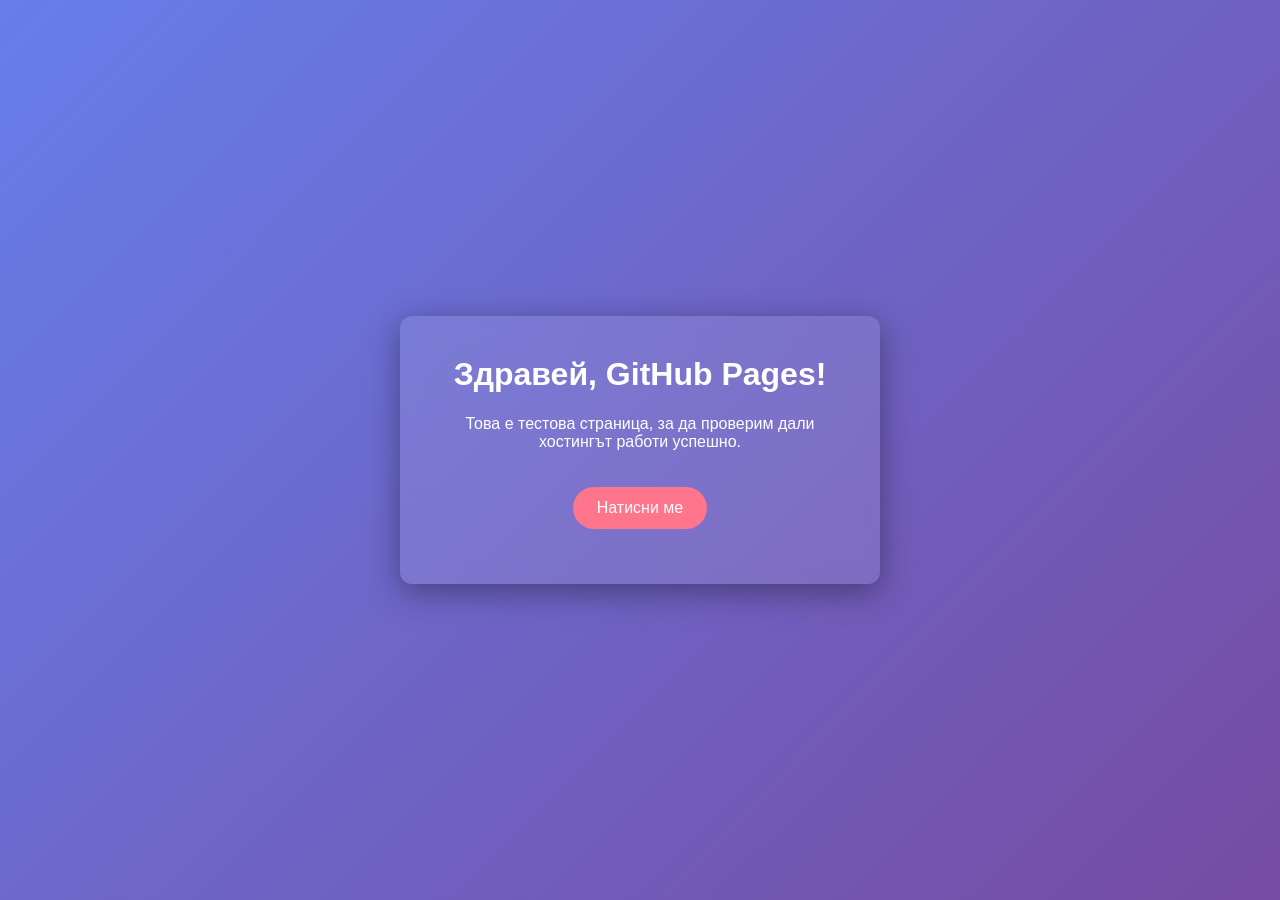
==== index.html @ 3f8e75ae "Add files via upload Initial commit" ====
<!DOCTYPE html>
<html lang="bg">
<head>
    <meta charset="UTF-8">
    <meta name="viewport" content="width=device-width, initial-scale=1.0">
    <title>Тестов сайт в GitHub Pages</title>
    <style>
        body {
            font-family: Arial, sans-serif;
            background: linear-gradient(135deg, #667eea 0%, #764ba2 100%);
            color: #fff;
            display: flex;
            justify-content: center;
            align-items: center;
            height: 100vh;
            margin: 0;
        }
        .card {
            background: rgba(255, 255, 255, 0.1);
            padding: 40px;
            border-radius: 12px;
            backdrop-filter: blur(10px);
            box-shadow: 0 8px 32px 0 rgba(0, 0, 0, 0.37);
            text-align: center;
            max-width: 400px;
        }
        h1 { margin-top: 0; }
        button {
            background-color: #ff758c;
            border: none;
            color: white;
            padding: 12px 24px;
            font-size: 16px;
            border-radius: 25px;
            cursor: pointer;
            transition: background 0.3s;
            margin-top: 20px;
        }
        button:hover {
            background-color: #ff7eb3;
        }
        #message {
            margin-top: 15px;
            font-size: 18px;
            font-weight: bold;
        }
    </style>
</head>
<body>

    <div class="card">
        <h1>Здравей, GitHub Pages!</h1>
        <p>Това е тестова страница, за да проверим дали хостингът работи успешно.</p>
        <button onclick="showAlert()">Натисни ме</button>
        <div id="message"></div>
    </div>

    <script>
        function showAlert() {
            const messages = [
                "Браво! JavaScript работи перфектно! 🚀",
                "Сайтът е готов за света! ✨",
                "Всичко е наред с GitHub Pages! 🎉"
            ];
            const randomMsg = messages[Math.floor(Math.random() * messages.length)];
            document.getElementById("message").innerText = randomMsg;
        }
    </script>

</body>
</html>
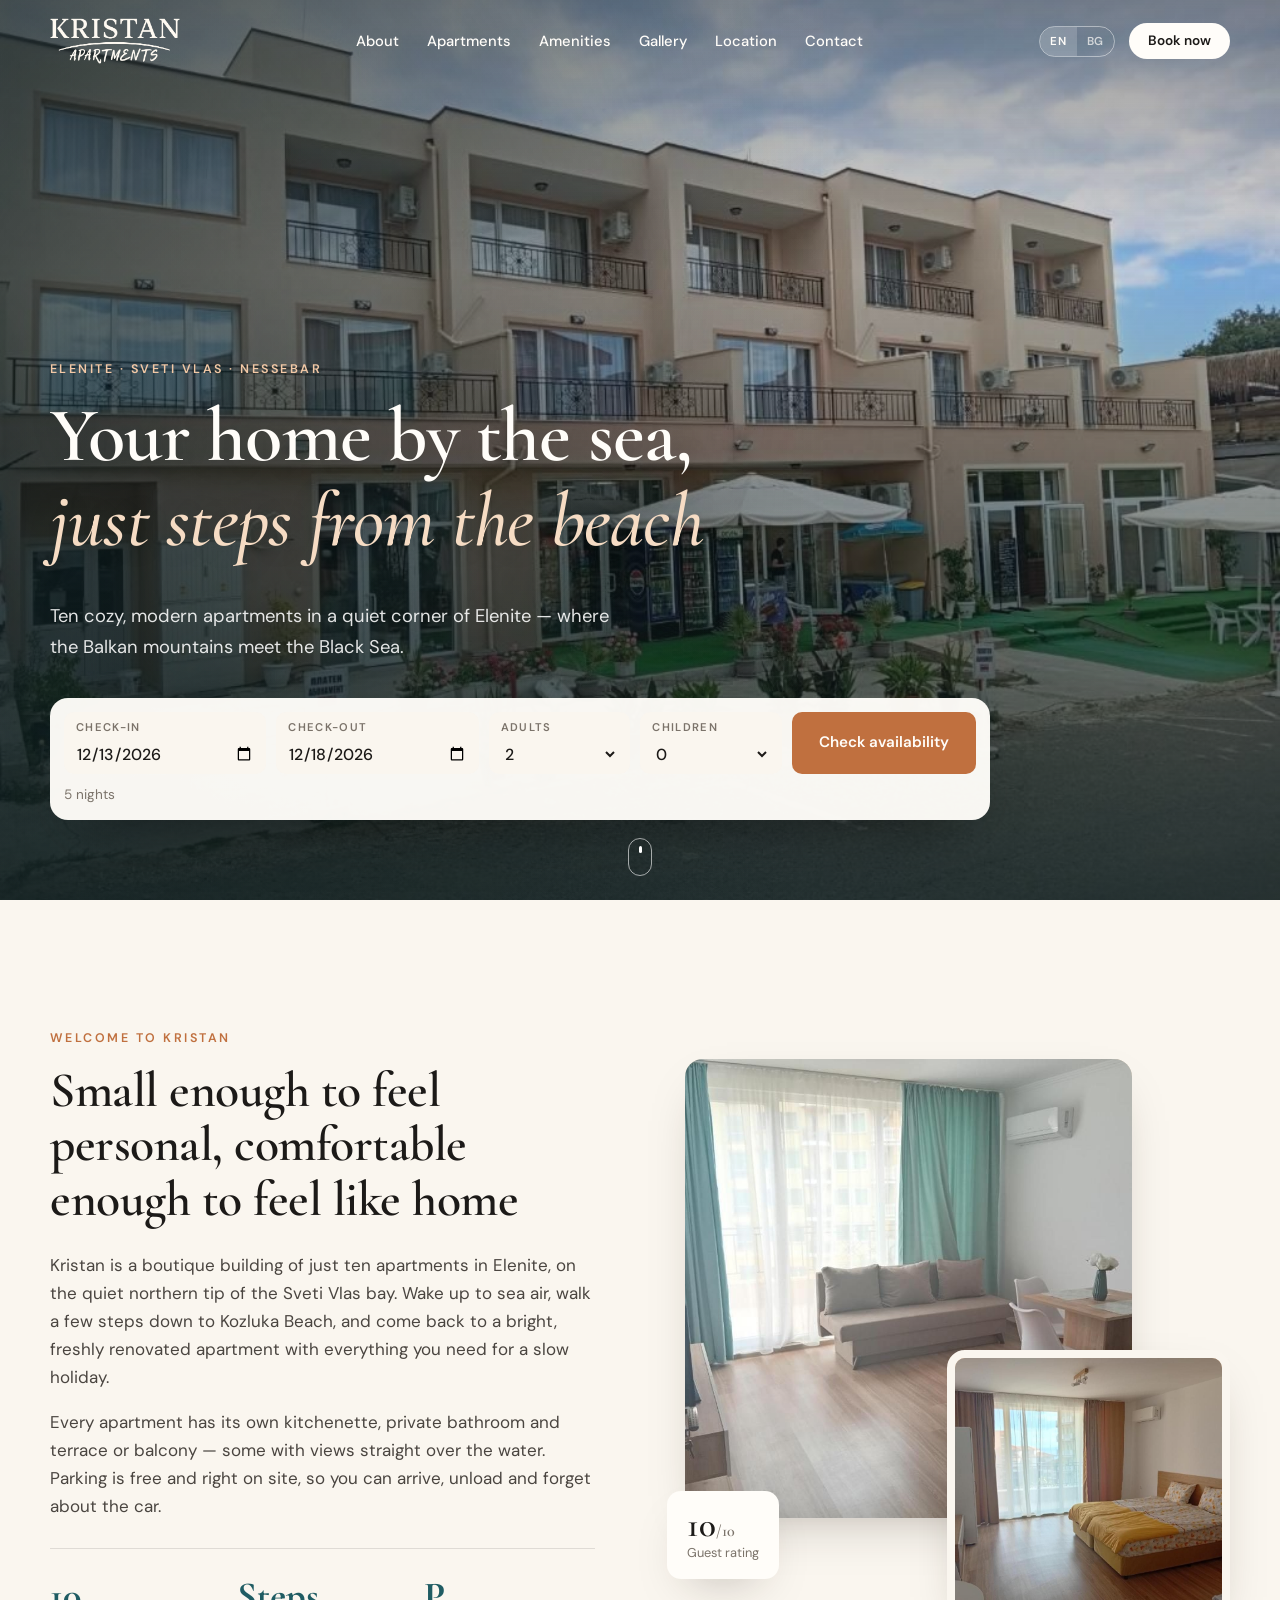
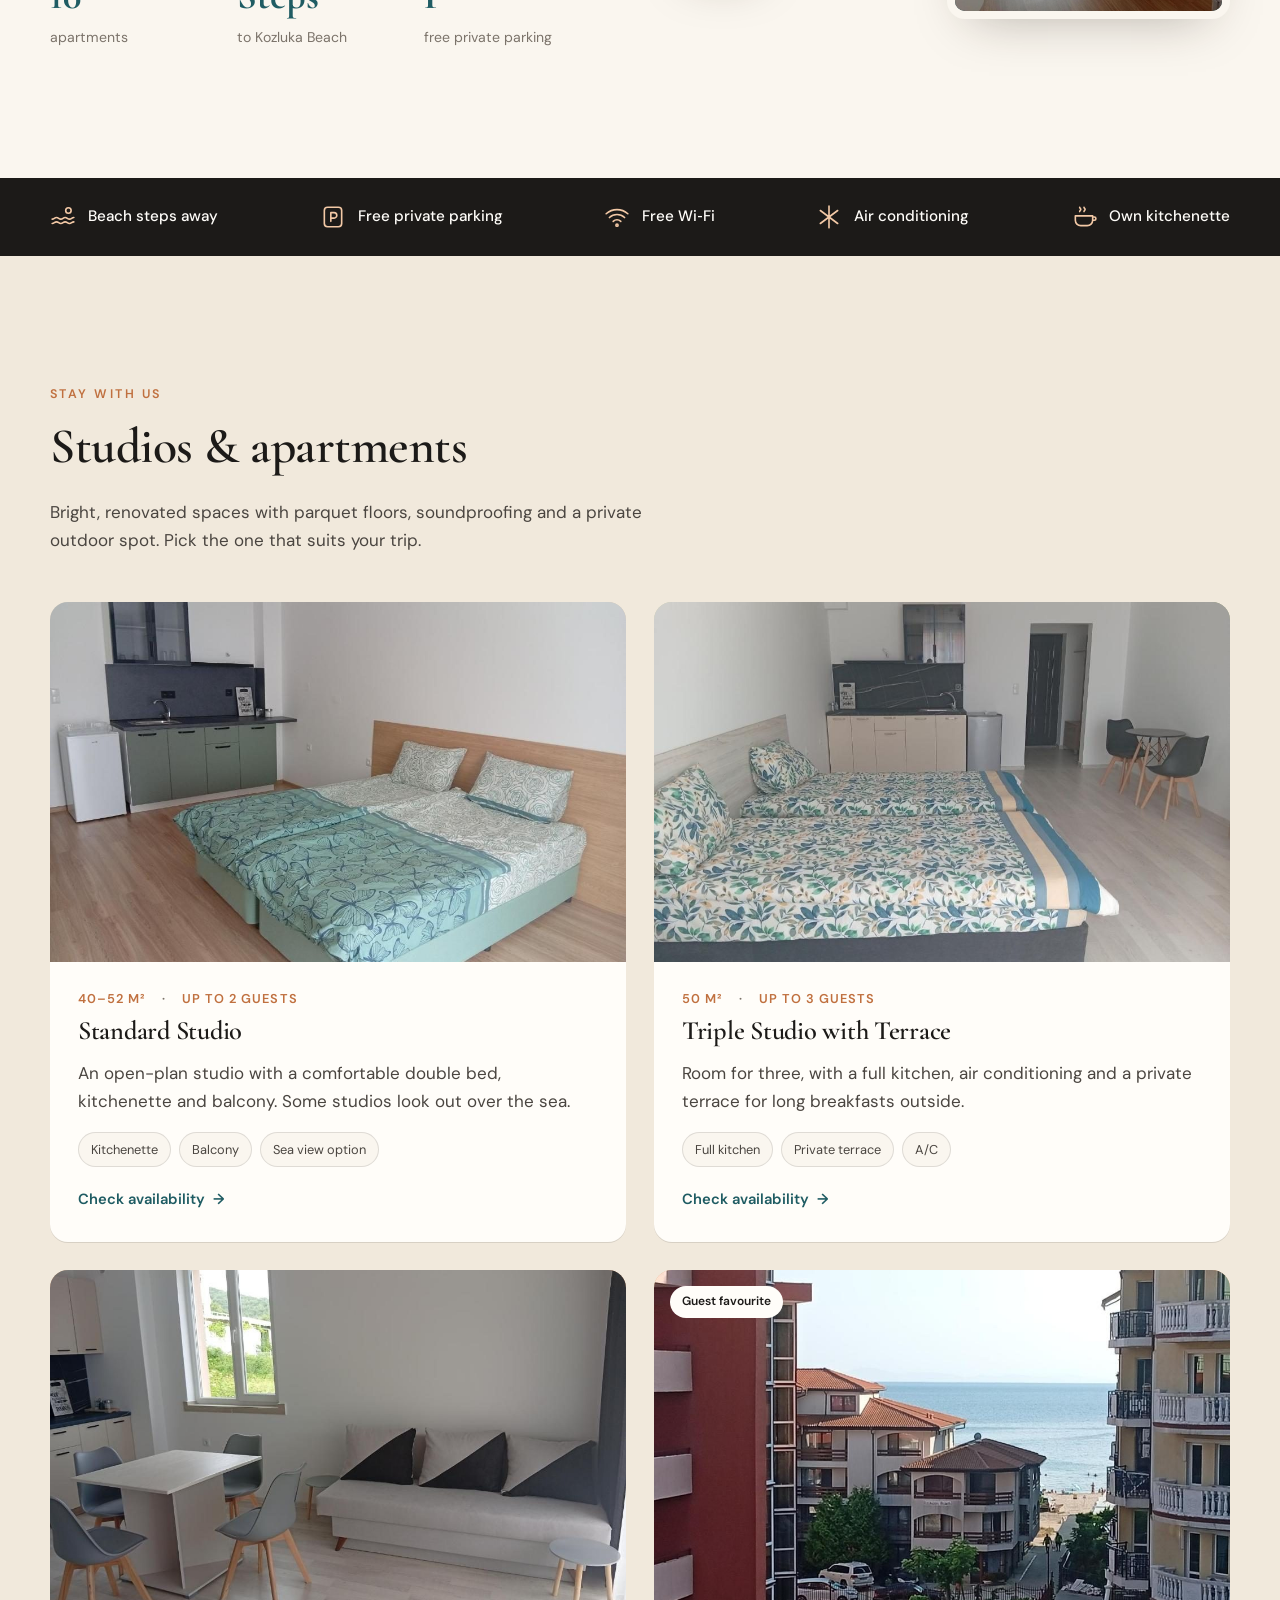
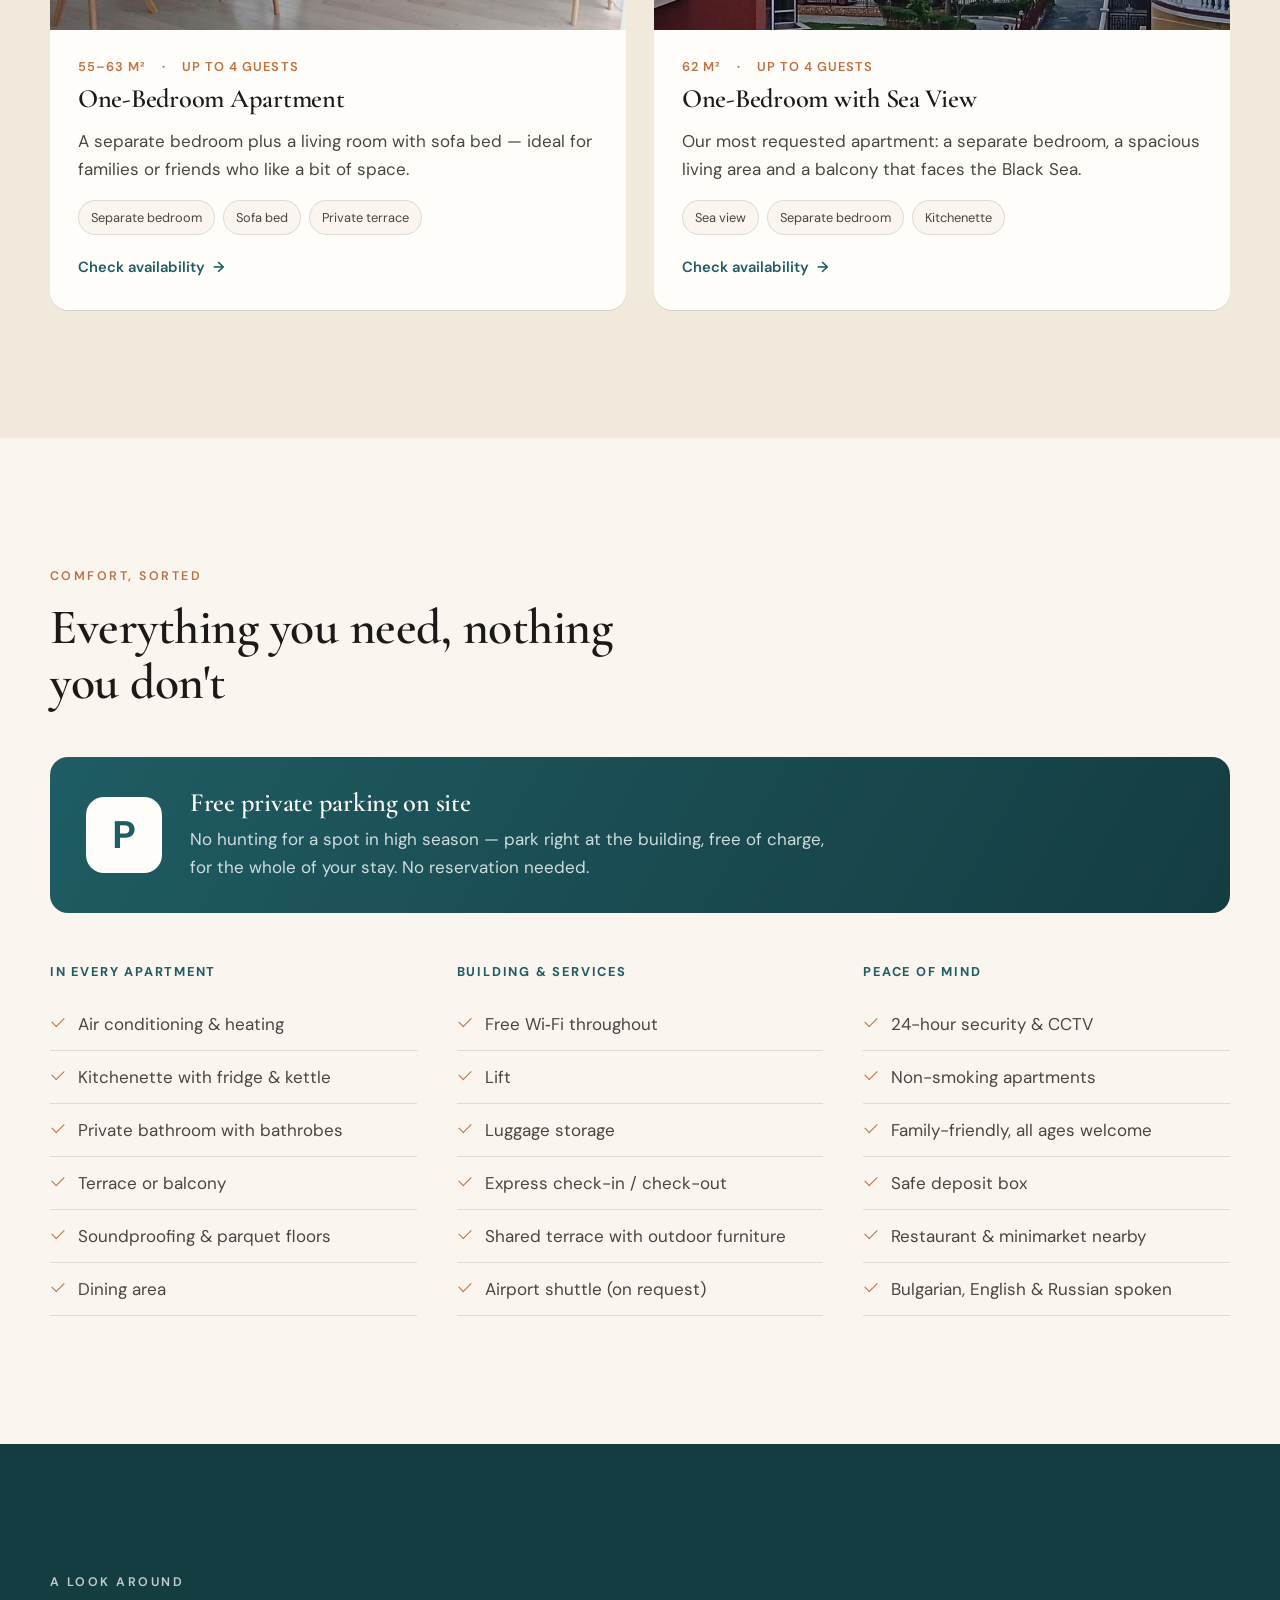
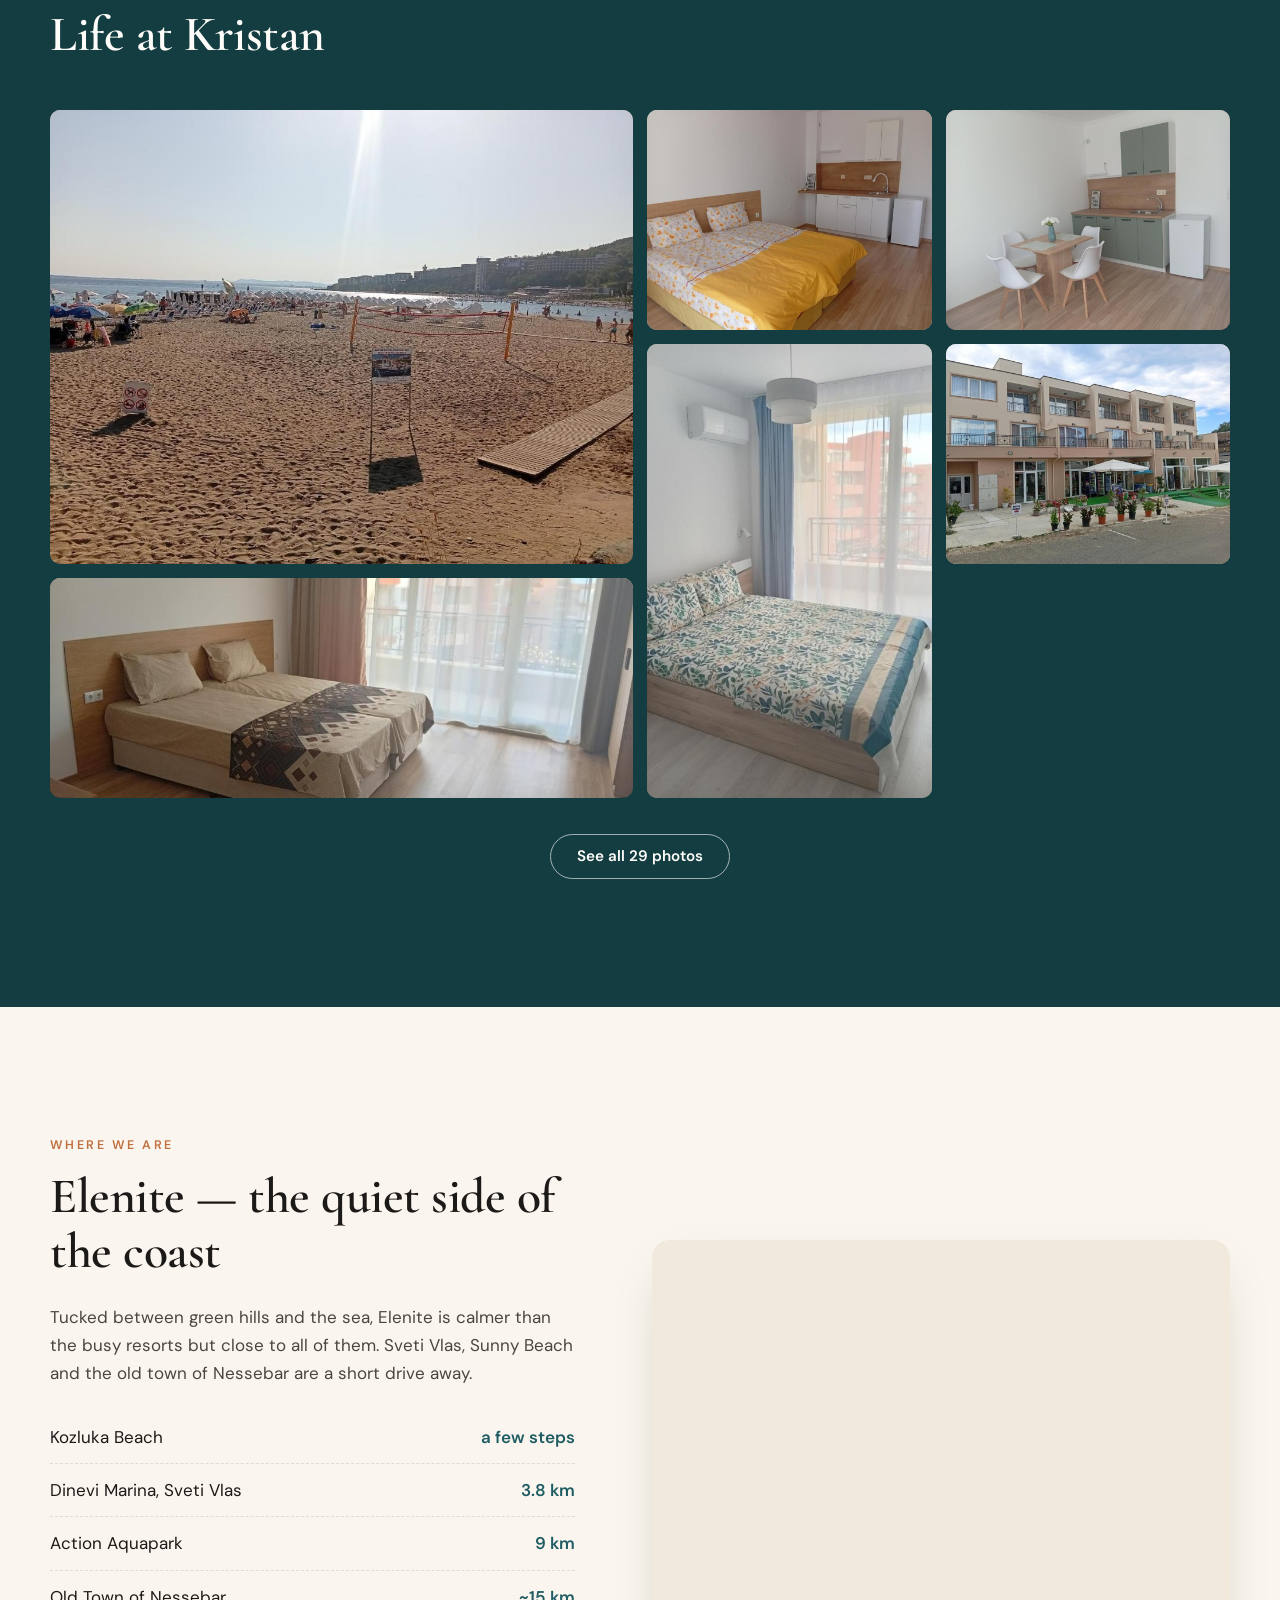
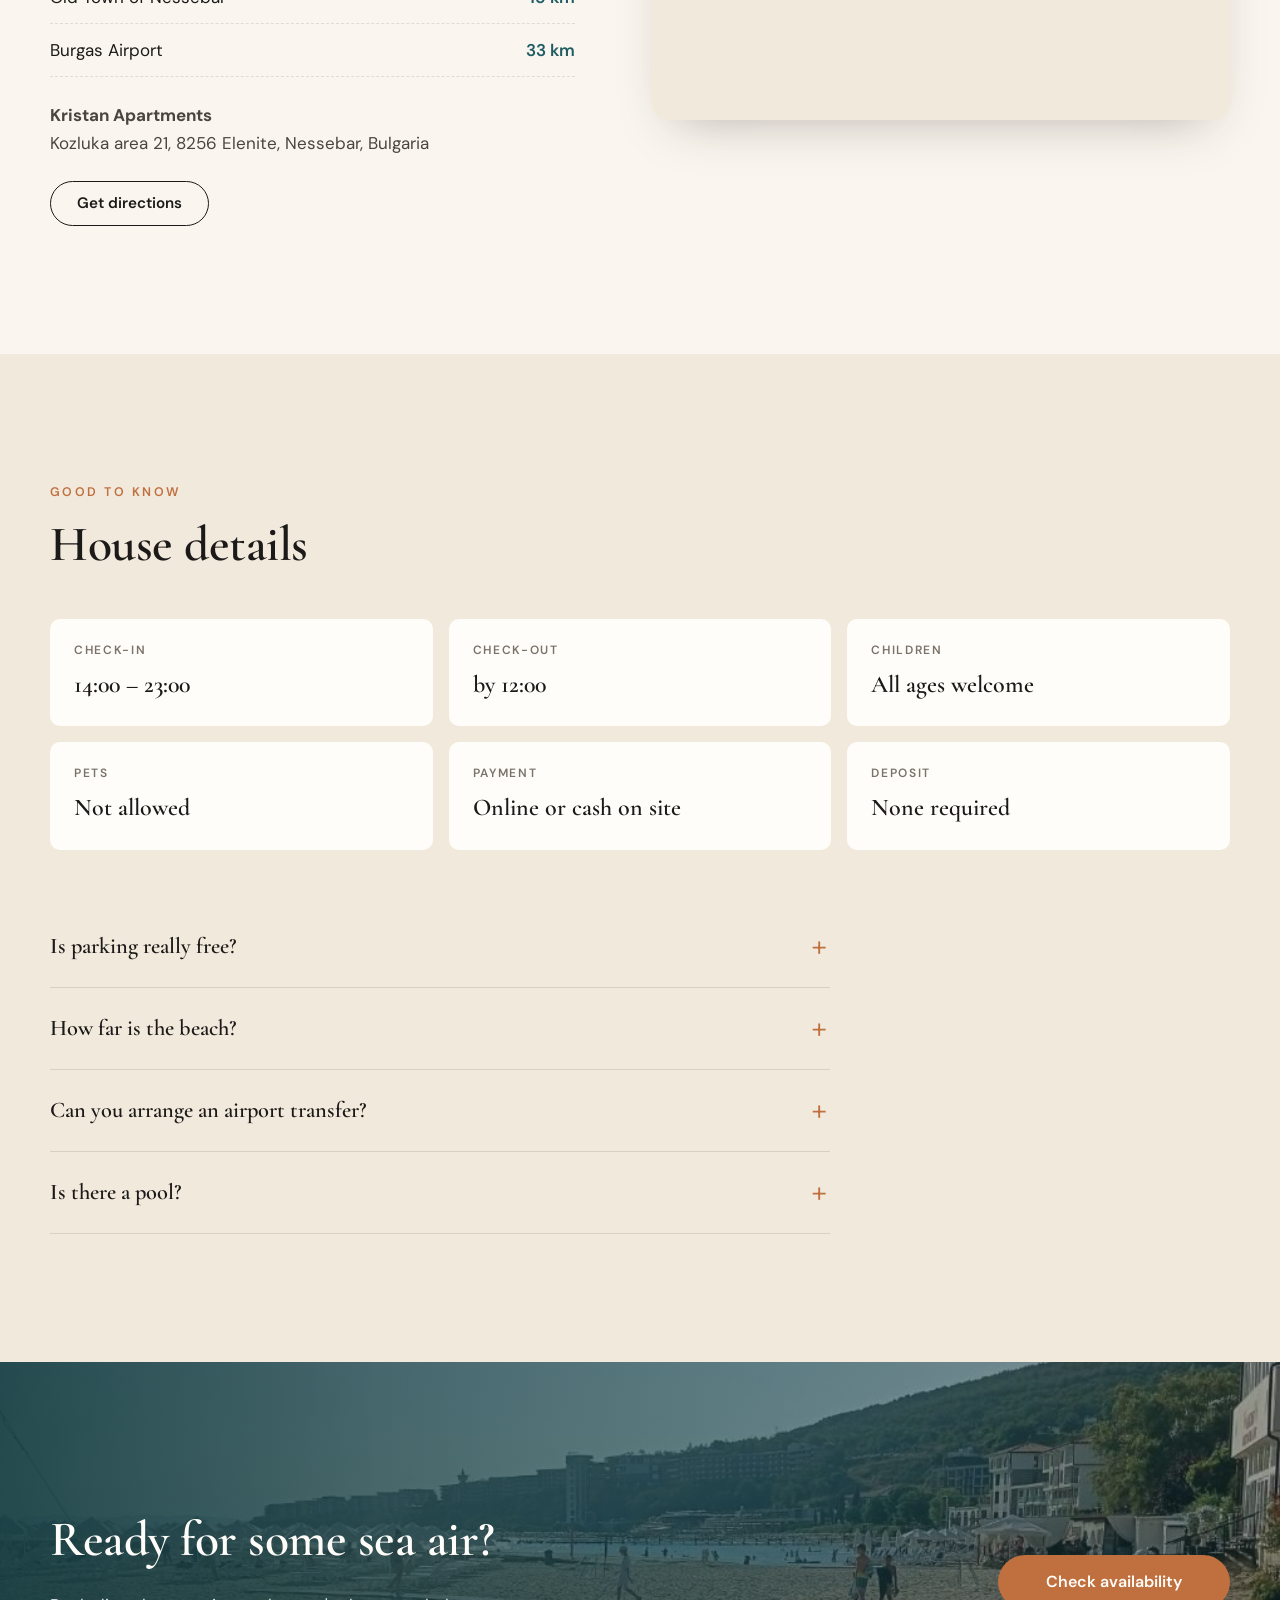
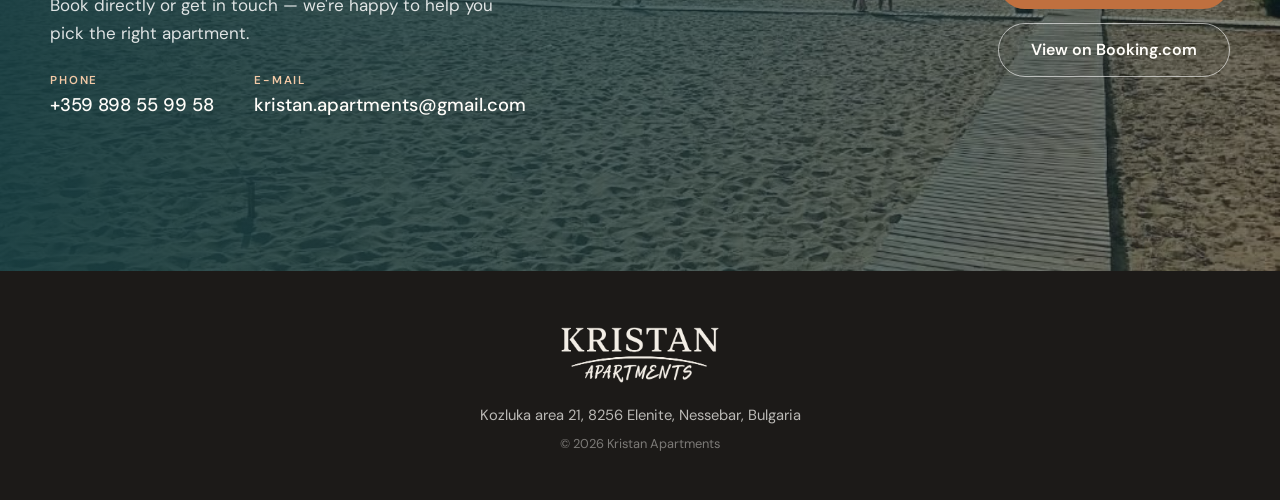
==== commit 4b92405b: "Initial commit" ====
--- a/index.html
+++ b/index.html
@@ -1,71 +1,424 @@
-<!DOCTYPE html>
-<html lang="bg">
-<head>
-    <meta charset="UTF-8">
-    <meta name="viewport" content="width=device-width, initial-scale=1.0">
-    <title>Тестов сайт в GitHub Pages</title>
-    <style>
-        body {
-            font-family: Arial, sans-serif;
-            background: linear-gradient(135deg, #667eea 0%, #764ba2 100%);
-            color: #fff;
-            display: flex;
-            justify-content: center;
-            align-items: center;
-            height: 100vh;
-            margin: 0;
-        }
-        .card {
-            background: rgba(255, 255, 255, 0.1);
-            padding: 40px;
-            border-radius: 12px;
-            backdrop-filter: blur(10px);
-            box-shadow: 0 8px 32px 0 rgba(0, 0, 0, 0.37);
-            text-align: center;
-            max-width: 400px;
-        }
-        h1 { margin-top: 0; }
-        button {
-            background-color: #ff758c;
-            border: none;
-            color: white;
-            padding: 12px 24px;
-            font-size: 16px;
-            border-radius: 25px;
-            cursor: pointer;
-            transition: background 0.3s;
-            margin-top: 20px;
-        }
-        button:hover {
-            background-color: #ff7eb3;
-        }
-        #message {
-            margin-top: 15px;
-            font-size: 18px;
-            font-weight: bold;
-        }
-    </style>
-</head>
-<body>
-
-    <div class="card">
-        <h1>Здравей, GitHub Pages!</h1>
-        <p>Това е тестова страница, за да проверим дали хостингът работи успешно.</p>
-        <button onclick="showAlert()">Натисни ме</button>
-        <div id="message"></div>
-    </div>
-
-    <script>
-        function showAlert() {
-            const messages = [
-                "Браво! JavaScript работи перфектно! 🚀",
-                "Сайтът е готов за света! ✨",
-                "Всичко е наред с GitHub Pages! 🎉"
-            ];
-            const randomMsg = messages[Math.floor(Math.random() * messages.length)];
-            document.getElementById("message").innerText = randomMsg;
-        }
-    </script>
-
-</body>
-</html>+<!doctype html>
+<html lang="en" data-root="">
+<head>
+  <meta charset="utf-8">
+  <meta name="viewport" content="width=device-width, initial-scale=1">
+  <title data-i18n="meta.title">Kristan Apartments Elenite | Apartments by the Beach near Sveti Vlas</title>
+  <meta name="description" data-i18n-content="meta.desc" content="Kristan Apartments in Elenite, near Sveti Vlas and Nessebar: 10 cozy, renovated studios and apartments steps from Kozluka Beach. Free private parking, Wi‑Fi, sea views. Book direct.">
+  <link rel="canonical" href="https://kristan-apartments.com/">
+  <link rel="alternate" hreflang="en" href="https://kristan-apartments.com/">
+  <link rel="alternate" hreflang="bg" href="https://kristan-apartments.com/bg/">
+  <link rel="alternate" hreflang="x-default" href="https://kristan-apartments.com/">
+  <meta name="theme-color" content="#143d42">
+
+  <!-- Social sharing (Facebook, Viber, WhatsApp, X) -->
+  <meta property="og:type" content="website">
+  <meta property="og:site_name" content="Kristan Apartments">
+  <meta property="og:locale" content="en_GB">
+  <meta property="og:url" content="https://kristan-apartments.com/">
+  <meta property="og:title" data-i18n-content="meta.ogTitle" content="Kristan Apartments · Elenite, near Sveti Vlas">
+  <meta property="og:description" data-i18n-content="meta.ogDesc" content="Cozy, modern apartments steps from the beach in Elenite, with free private parking.">
+  <meta property="og:image" content="https://kristan-apartments.com/img/hero.jpg">
+  <meta name="twitter:card" content="summary_large_image">
+
+  <link rel="icon" type="image/png" sizes="32x32" href="img/favicon-32.png">
+  <link rel="apple-touch-icon" href="img/apple-touch-icon.png">
+  <link rel="preload" as="image" href="img/hero.jpg" fetchpriority="high">
+
+  <!-- Structured data: tells Google this is a lodging business -->
+  <script type="application/ld+json">
+  {
+    "@context": "https://schema.org",
+    "@type": "LodgingBusiness",
+    "@id": "https://kristan-apartments.com/#lodging",
+    "name": "Kristan Apartments",
+    "alternateName": "Апартаменти Кристан",
+    "description": "Ten cozy, renovated studios and apartments steps from Kozluka Beach in Elenite, near Sveti Vlas, with free private parking.",
+    "url": "https://kristan-apartments.com/",
+    "logo": "https://kristan-apartments.com/img/logo-dark.png",
+    "image": [
+      "https://kristan-apartments.com/img/hero.jpg",
+      "https://kristan-apartments.com/img/sea-view.jpg",
+      "https://kristan-apartments.com/img/studio.jpg",
+      "https://kristan-apartments.com/img/gallery-1.jpg"
+    ],
+    "telephone": "+359898559958",
+    "email": "kristan.apartments@gmail.com",
+    "address": {
+      "@type": "PostalAddress",
+      "streetAddress": "Kozluka area 21",
+      "addressLocality": "Elenite",
+      "addressRegion": "Burgas",
+      "postalCode": "8256",
+      "addressCountry": "BG"
+    },
+    "hasMap": "https://www.google.com/maps/search/?api=1&query=Kristan+Apartments+Elenite+Bulgaria",
+    "checkinTime": "14:00",
+    "checkoutTime": "12:00",
+    "numberOfRooms": 10,
+    "petsAllowed": false,
+    "availableLanguage": ["bg", "en", "ru"],
+    "amenityFeature": [
+      {"@type": "LocationFeatureSpecification", "name": "Free private parking", "value": true},
+      {"@type": "LocationFeatureSpecification", "name": "Free Wi-Fi", "value": true},
+      {"@type": "LocationFeatureSpecification", "name": "Air conditioning", "value": true},
+      {"@type": "LocationFeatureSpecification", "name": "Kitchenette", "value": true},
+      {"@type": "LocationFeatureSpecification", "name": "Balcony or terrace", "value": true},
+      {"@type": "LocationFeatureSpecification", "name": "Beach access", "value": true},
+      {"@type": "LocationFeatureSpecification", "name": "Elevator", "value": true},
+      {"@type": "LocationFeatureSpecification", "name": "Swimming pool", "value": false}
+    ],
+    "contactPoint": {"@type": "ContactPoint", "telephone": "+359898559958", "email": "kristan.apartments@gmail.com", "contactType": "reservations", "availableLanguage": ["bg", "en", "ru"]},
+    "sameAs": ["https://www.booking.com/hotel/bg/kristan.bg.html"]
+  }
+  </script>
+
+  <link rel="preconnect" href="https://fonts.googleapis.com">
+  <link rel="preconnect" href="https://fonts.gstatic.com" crossorigin>
+  <link href="https://fonts.googleapis.com/css2?family=Cormorant+Garamond:ital,wght@0,500;0,600;1,500&family=DM+Sans:opsz,wght@9..40,400;9..40,500;9..40,600&display=swap" rel="stylesheet">
+  <link rel="stylesheet" href="styles.css">
+</head>
+<body>
+
+<!-- ============ HEADER ============ -->
+<header class="nav" id="nav">
+  <div class="container nav__inner">
+    <a href="./" class="nav__logo" aria-label="Kristan Apartments — home">
+      <img src="img/logo-light.png" alt="Kristan Apartments" class="logo-light">
+      <img src="img/logo-dark.png" alt="" class="logo-dark" aria-hidden="true">
+    </a>
+    <nav class="nav__links" id="navLinks" aria-label="Main">
+      <a href="#about" data-i18n="nav.about">About</a>
+      <a href="#apartments" data-i18n="nav.apartments">Apartments</a>
+      <a href="#amenities" data-i18n="nav.amenities">Amenities</a>
+      <a href="#gallery" data-i18n="nav.gallery">Gallery</a>
+      <a href="#location" data-i18n="nav.location">Location</a>
+      <a href="#contact" data-i18n="nav.contact">Contact</a>
+    </nav>
+    <div class="nav__actions">
+      <div class="lang" role="group" aria-label="Language">
+        <a href="./" hreflang="en" lang="en" class="is-active" aria-current="true">EN</a>
+        <a href="bg/" hreflang="bg" lang="bg">BG</a>
+      </div>
+      <a href="#book" class="btn btn--small" data-i18n="nav.book">Book now</a>
+      <button class="nav__burger" id="burger" aria-label="Menu" aria-expanded="false" aria-controls="navLinks"><span></span><span></span></button>
+    </div>
+  </div>
+</header>
+
+<main id="top">
+
+<!-- ============ HERO ============ -->
+<section class="hero">
+  <div class="hero__bg ph ph--sea"><img src="img/hero.jpg" alt="Kristan Apartments building in Elenite with free parking in front" data-i18n-alt="alt.hero" width="1020" height="768" fetchpriority="high"></div>
+  <div class="hero__shade"></div>
+  <div class="container hero__content">
+    <p class="eyebrow eyebrow--light" data-i18n="hero.eyebrow">Elenite · Sveti Vlas · Nessebar</p>
+    <h1 data-i18n="hero.title">Your home by the sea,<br><em>just steps from the beach</em></h1>
+    <p class="hero__lead" data-i18n="hero.lead">Ten cozy, modern apartments in a quiet corner of Elenite — where the Balkan mountains meet the Black Sea.</p>
+
+    <form class="booking" id="book" autocomplete="off">
+      <label class="booking__field">
+        <span data-i18n="book.in">Check-in</span>
+        <input type="date" id="checkin" required>
+      </label>
+      <label class="booking__field">
+        <span data-i18n="book.out">Check-out</span>
+        <input type="date" id="checkout" required>
+      </label>
+      <label class="booking__field booking__field--sm">
+        <span data-i18n="book.adults">Adults</span>
+        <select id="adults">
+          <option>1</option><option selected>2</option><option>3</option><option>4</option>
+        </select>
+      </label>
+      <label class="booking__field booking__field--sm">
+        <span data-i18n="book.kids">Children</span>
+        <select id="children">
+          <option selected>0</option><option>1</option><option>2</option><option>3</option>
+        </select>
+      </label>
+      <button type="submit" class="btn btn--accent" data-i18n="book.cta">Check availability</button>
+      <p class="booking__note" id="nightsNote" aria-live="polite"></p>
+    </form>
+  </div>
+  <a href="#about" class="hero__scroll" aria-label="Scroll down"><span></span></a>
+</section>
+
+<!-- ============ ABOUT ============ -->
+<section class="section" id="about">
+  <div class="container about">
+    <div class="about__text reveal">
+      <p class="eyebrow" data-i18n="about.eyebrow">Welcome to Kristan</p>
+      <h2 data-i18n="about.title">Small enough to feel personal, comfortable enough to feel like home</h2>
+      <p data-i18n="about.p1">Kristan is a boutique building of just ten apartments in Elenite, on the quiet northern tip of the Sveti Vlas bay. Wake up to sea air, walk a few steps down to Kozluka Beach, and come back to a bright, freshly renovated apartment with everything you need for a slow holiday.</p>
+      <p data-i18n="about.p2">Every apartment has its own kitchenette, private bathroom and terrace or balcony — some with views straight over the water. Parking is free and right on site, so you can arrive, unload and forget about the car.</p>
+      <ul class="stats">
+        <li><strong>10</strong><span data-i18n="about.s1">apartments</span></li>
+        <li><strong data-i18n="about.s2v">Steps</strong><span data-i18n="about.s2">to Kozluka Beach</span></li>
+        <li><strong>P</strong><span data-i18n="about.s3">free private parking</span></li>
+      </ul>
+    </div>
+    <div class="about__media reveal">
+      <div class="ph ph--sand about__img1"><img src="img/about-1.jpg" alt="Bright living area with sofa and dining table" data-i18n-alt="alt.about1" width="1020" height="768" loading="lazy" decoding="async"></div>
+      <div class="ph ph--sea about__img2"><img src="img/about-2.jpg" alt="Double bedroom with balcony doors" data-i18n-alt="alt.about2" width="1020" height="768" loading="lazy" decoding="async"></div>
+      <div class="about__badge">
+        <span class="about__badge-num">10<small>/10</small></span>
+        <span data-i18n="about.badge">Guest rating</span>
+      </div>
+    </div>
+  </div>
+</section>
+
+<!-- ============ HIGHLIGHTS STRIP ============ -->
+<section class="strip">
+  <div class="container strip__inner">
+    <div class="strip__item"><svg viewBox="0 0 24 24"><path d="M2 18c2 0 2-1.5 4-1.5S8 18 10 18s2-1.5 4-1.5 2 1.5 4 1.5 2-1.5 4-1.5M2 14c2 0 2-1.5 4-1.5S8 14 10 14s2-1.5 4-1.5 2 1.5 4 1.5 2-1.5 4-1.5"/><circle cx="17" cy="6" r="2.5"/></svg><span data-i18n="strip.beach">Beach steps away</span></div>
+    <div class="strip__item"><svg viewBox="0 0 24 24"><rect x="4" y="3" width="16" height="18" rx="3"/><path d="M10 16V8h3a2.5 2.5 0 0 1 0 5h-3"/></svg><span data-i18n="strip.parking">Free private parking</span></div>
+    <div class="strip__item"><svg viewBox="0 0 24 24"><path d="M2 9a15 15 0 0 1 20 0M5 12.5a10 10 0 0 1 14 0M8.5 16a5 5 0 0 1 7 0"/><circle cx="12" cy="19.5" r="1"/></svg><span data-i18n="strip.wifi">Free Wi‑Fi</span></div>
+    <div class="strip__item"><svg viewBox="0 0 24 24"><path d="M12 2v20M4 6l16 12M20 6 4 18"/></svg><span data-i18n="strip.ac">Air conditioning</span></div>
+    <div class="strip__item"><svg viewBox="0 0 24 24"><path d="M4 11h16v4a5 5 0 0 1-5 5H9a5 5 0 0 1-5-5zM20 12h1.5a1.5 1.5 0 0 1 0 3H20M8 7c0-1 1-1 1-2s-1-1-1-2M12 7c0-1 1-1 1-2s-1-1-1-2"/></svg><span data-i18n="strip.kitchen">Own kitchenette</span></div>
+  </div>
+</section>
+
+<!-- ============ APARTMENTS ============ -->
+<section class="section section--tint" id="apartments">
+  <div class="container">
+    <div class="section__head reveal">
+      <p class="eyebrow" data-i18n="apt.eyebrow">Stay with us</p>
+      <h2 data-i18n="apt.title">Studios &amp; apartments</h2>
+      <p data-i18n="apt.lead">Bright, renovated spaces with parquet floors, soundproofing and a private outdoor spot. Pick the one that suits your trip.</p>
+    </div>
+
+    <div class="apts">
+      <article class="apt reveal">
+        <div class="apt__img ph ph--sand"><img src="img/studio.jpg" alt="Standard studio with double bed and kitchenette" data-i18n-alt="alt.studio" width="1020" height="768" loading="lazy" decoding="async"></div>
+        <div class="apt__body">
+          <div class="apt__meta"><span>40–52 m²</span><span data-i18n="apt.up2">Up to 2 guests</span></div>
+          <h3 data-i18n="apt.studio">Standard Studio</h3>
+          <p data-i18n="apt.studioD">An open-plan studio with a comfortable double bed, kitchenette and balcony. Some studios look out over the sea.</p>
+          <ul class="chips">
+            <li data-i18n="chip.kitchenette">Kitchenette</li><li data-i18n="chip.balcony">Balcony</li><li data-i18n="chip.seaopt">Sea view option</li>
+          </ul>
+          <a href="#book" class="link-arrow" data-i18n="apt.check">Check availability</a>
+        </div>
+      </article>
+
+      <article class="apt reveal">
+        <div class="apt__img ph ph--olive"><img src="img/triple.jpg" alt="Triple studio with beds and kitchenette" data-i18n-alt="alt.triple" width="1020" height="768" loading="lazy" decoding="async"></div>
+        <div class="apt__body">
+          <div class="apt__meta"><span>50 m²</span><span data-i18n="apt.up3">Up to 3 guests</span></div>
+          <h3 data-i18n="apt.triple">Triple Studio with Terrace</h3>
+          <p data-i18n="apt.tripleD">Room for three, with a full kitchen, air conditioning and a private terrace for long breakfasts outside.</p>
+          <ul class="chips">
+            <li data-i18n="chip.kitchen">Full kitchen</li><li data-i18n="chip.terrace">Private terrace</li><li data-i18n="chip.ac">A/C</li>
+          </ul>
+          <a href="#book" class="link-arrow" data-i18n="apt.check">Check availability</a>
+        </div>
+      </article>
+
+      <article class="apt reveal">
+        <div class="apt__img ph ph--clay"><img src="img/one-bedroom.jpg" alt="Living room of the one-bedroom apartment" data-i18n-alt="alt.one" width="1020" height="768" loading="lazy" decoding="async"></div>
+        <div class="apt__body">
+          <div class="apt__meta"><span>55–63 m²</span><span data-i18n="apt.up4">Up to 4 guests</span></div>
+          <h3 data-i18n="apt.one">One-Bedroom Apartment</h3>
+          <p data-i18n="apt.oneD">A separate bedroom plus a living room with sofa bed — ideal for families or friends who like a bit of space.</p>
+          <ul class="chips">
+            <li data-i18n="chip.bedroom">Separate bedroom</li><li data-i18n="chip.sofa">Sofa bed</li><li data-i18n="chip.terrace">Private terrace</li>
+          </ul>
+          <a href="#book" class="link-arrow" data-i18n="apt.check">Check availability</a>
+        </div>
+      </article>
+
+      <article class="apt apt--featured reveal">
+        <div class="apt__img ph ph--sea"><img src="img/sea-view.jpg" alt="Balcony view over Kozluka Beach and the Black Sea" data-i18n-alt="alt.sea" width="1020" height="768" loading="lazy" decoding="async">
+          <span class="apt__tag" data-i18n="apt.fav">Guest favourite</span>
+        </div>
+        <div class="apt__body">
+          <div class="apt__meta"><span>62 m²</span><span data-i18n="apt.up4">Up to 4 guests</span></div>
+          <h3 data-i18n="apt.sea">One-Bedroom with Sea View</h3>
+          <p data-i18n="apt.seaD">Our most requested apartment: a separate bedroom, a spacious living area and a balcony that faces the Black Sea.</p>
+          <ul class="chips">
+            <li data-i18n="chip.sea">Sea view</li><li data-i18n="chip.bedroom">Separate bedroom</li><li data-i18n="chip.kitchenette">Kitchenette</li>
+          </ul>
+          <a href="#book" class="link-arrow" data-i18n="apt.check">Check availability</a>
+        </div>
+      </article>
+    </div>
+  </div>
+</section>
+
+<!-- ============ AMENITIES ============ -->
+<section class="section" id="amenities">
+  <div class="container">
+    <div class="section__head reveal">
+      <p class="eyebrow" data-i18n="am.eyebrow">Comfort, sorted</p>
+      <h2 data-i18n="am.title">Everything you need, nothing you don't</h2>
+    </div>
+
+    <div class="parking reveal">
+      <div class="parking__icon">P</div>
+      <div>
+        <h3 data-i18n="am.parkT">Free private parking on site</h3>
+        <p data-i18n="am.parkD">No hunting for a spot in high season — park right at the building, free of charge, for the whole of your stay. No reservation needed.</p>
+      </div>
+    </div>
+
+    <div class="amenities reveal">
+      <div class="amenity"><h4 data-i18n="am.a1">In every apartment</h4><ul>
+        <li data-i18n="am.a1.1">Air conditioning &amp; heating</li>
+        <li data-i18n="am.a1.2">Kitchenette with fridge &amp; kettle</li>
+        <li data-i18n="am.a1.3">Private bathroom with bathrobes</li>
+        <li data-i18n="am.a1.4">Terrace or balcony</li>
+        <li data-i18n="am.a1.5">Soundproofing &amp; parquet floors</li>
+        <li data-i18n="am.a1.6">Dining area</li>
+      </ul></div>
+      <div class="amenity"><h4 data-i18n="am.a2">Building &amp; services</h4><ul>
+        <li data-i18n="am.a2.1">Free Wi‑Fi throughout</li>
+        <li data-i18n="am.a2.2">Lift</li>
+        <li data-i18n="am.a2.3">Luggage storage</li>
+        <li data-i18n="am.a2.4">Express check-in / check-out</li>
+        <li data-i18n="am.a2.5">Shared terrace with outdoor furniture</li>
+        <li data-i18n="am.a2.6">Airport shuttle (on request)</li>
+      </ul></div>
+      <div class="amenity"><h4 data-i18n="am.a3">Peace of mind</h4><ul>
+        <li data-i18n="am.a3.1">24-hour security &amp; CCTV</li>
+        <li data-i18n="am.a3.2">Non-smoking apartments</li>
+        <li data-i18n="am.a3.3">Family-friendly, all ages welcome</li>
+        <li data-i18n="am.a3.4">Safe deposit box</li>
+        <li data-i18n="am.a3.5">Restaurant &amp; minimarket nearby</li>
+        <li data-i18n="am.a3.6">Bulgarian, English &amp; Russian spoken</li>
+      </ul></div>
+    </div>
+  </div>
+</section>
+
+<!-- ============ GALLERY ============ -->
+<section class="section section--dark" id="gallery">
+  <div class="container">
+    <div class="section__head reveal">
+      <p class="eyebrow eyebrow--light" data-i18n="gal.eyebrow">A look around</p>
+      <h2 data-i18n="gal.title">Life at Kristan</h2>
+    </div>
+    <!-- Photos live in /img; the full set for the lightbox is in /img/gallery (01–29.jpg). -->
+    <div class="gallery reveal">
+      <button class="gallery__item g1 ph ph--sea" data-src="img/gallery/05.jpg" aria-label="Open photo 1"><img src="img/gallery-1.jpg" alt="Kozluka Beach, a few steps from the apartments" data-i18n-alt="alt.g1" width="1020" height="768" loading="lazy" decoding="async"></button>
+      <button class="gallery__item g2 ph ph--sand" data-src="img/gallery/16.jpg" aria-label="Open photo 2"><img src="img/gallery-2.jpg" alt="Bedroom with double bed" data-i18n-alt="alt.g2" width="1020" height="768" loading="lazy" decoding="async"></button>
+      <button class="gallery__item g3 ph ph--clay" data-src="img/gallery/07.jpg" aria-label="Open photo 3"><img src="img/gallery-3.jpg" alt="Kitchenette and dining table" data-i18n-alt="alt.g3" width="1020" height="768" loading="lazy" decoding="async"></button>
+      <button class="gallery__item g4 ph ph--olive" data-src="img/gallery/24.jpg" aria-label="Open photo 4"><img src="img/gallery-4.jpg" alt="Studio bedroom by the balcony" data-i18n-alt="alt.g4" width="1020" height="768" loading="lazy" decoding="async"></button>
+      <button class="gallery__item g5 ph ph--sand" data-src="img/gallery/02.jpg" aria-label="Open photo 5"><img src="img/gallery-5.jpg" alt="Kristan Apartments building with free parking in front" data-i18n-alt="alt.g5" width="1020" height="768" loading="lazy" decoding="async"></button>
+      <button class="gallery__item g6 ph ph--sea" data-src="img/gallery/12.jpg" aria-label="Open photo 6"><img src="img/gallery-6.jpg" alt="Double bedroom with balcony" data-i18n-alt="alt.g6" width="1020" height="768" loading="lazy" decoding="async"></button>
+    </div>
+    <div class="gallery__more reveal">
+      <button type="button" class="btn btn--ghost-light" id="allPhotos" data-i18n="gal.all">See all 29 photos</button>
+    </div>
+  </div>
+</section>
+
+<!-- ============ LOCATION ============ -->
+<section class="section" id="location">
+  <div class="container location">
+    <div class="location__text reveal">
+      <p class="eyebrow" data-i18n="loc.eyebrow">Where we are</p>
+      <h2 data-i18n="loc.title">Elenite — the quiet side of the coast</h2>
+      <p data-i18n="loc.p">Tucked between green hills and the sea, Elenite is calmer than the busy resorts but close to all of them. Sveti Vlas, Sunny Beach and the old town of Nessebar are a short drive away.</p>
+      <ul class="distances">
+        <li><span data-i18n="loc.d1">Kozluka Beach</span><b data-i18n="loc.d1v">a few steps</b></li>
+        <li><span data-i18n="loc.d2">Dinevi Marina, Sveti Vlas</span><b>3.8 km</b></li>
+        <li><span data-i18n="loc.d3">Action Aquapark</span><b>9 km</b></li>
+        <li><span data-i18n="loc.d4">Old Town of Nessebar</span><b>~15 km</b></li>
+        <li><span data-i18n="loc.d5">Burgas Airport</span><b>33 km</b></li>
+      </ul>
+      <address>
+        <strong>Kristan Apartments</strong><br>
+        <span data-i18n="loc.addr">Kozluka area 21, 8256 Elenite, Nessebar, Bulgaria</span>
+      </address>
+      <a class="btn btn--ghost" target="_blank" rel="noopener" href="https://www.google.com/maps/search/?api=1&query=Kristan+Apartments+Elenite+Bulgaria" data-i18n="loc.dir">Get directions</a>
+    </div>
+    <div class="location__map reveal">
+      <iframe title="Map of Kristan Apartments, Elenite" loading="lazy" referrerpolicy="no-referrer-when-downgrade"
+        src="https://maps.google.com/maps?q=Kristan%20Apartments%2C%20Elenite%2C%20Bulgaria&z=14&output=embed"></iframe>
+    </div>
+  </div>
+</section>
+
+<!-- ============ GOOD TO KNOW ============ -->
+<section class="section section--tint" id="info">
+  <div class="container">
+    <div class="section__head reveal">
+      <p class="eyebrow" data-i18n="info.eyebrow">Good to know</p>
+      <h2 data-i18n="info.title">House details</h2>
+    </div>
+    <div class="info reveal">
+      <div class="info__card"><span class="info__k" data-i18n="info.in">Check-in</span><span class="info__v">14:00 – 23:00</span></div>
+      <div class="info__card"><span class="info__k" data-i18n="info.out">Check-out</span><span class="info__v" data-i18n="info.outv">by 12:00</span></div>
+      <div class="info__card"><span class="info__k" data-i18n="info.kids">Children</span><span class="info__v" data-i18n="info.kidsv">All ages welcome</span></div>
+      <div class="info__card"><span class="info__k" data-i18n="info.pets">Pets</span><span class="info__v" data-i18n="info.petsv">Not allowed</span></div>
+      <div class="info__card"><span class="info__k" data-i18n="info.pay">Payment</span><span class="info__v" data-i18n="info.payv">Online or cash on site</span></div>
+      <div class="info__card"><span class="info__k" data-i18n="info.dep">Deposit</span><span class="info__v" data-i18n="info.depv">None required</span></div>
+    </div>
+
+    <div class="faq reveal">
+      <details>
+        <summary data-i18n="faq.q1">Is parking really free?</summary>
+        <p data-i18n="faq.a1">Yes. Private parking on site is free for all guests, and you don't need to reserve a space in advance.</p>
+      </details>
+      <details>
+        <summary data-i18n="faq.q2">How far is the beach?</summary>
+        <p data-i18n="faq.a2">Kozluka Beach is just a few steps from the building — no car or crossing busy roads needed.</p>
+      </details>
+      <details>
+        <summary data-i18n="faq.q3">Can you arrange an airport transfer?</summary>
+        <p data-i18n="faq.a3">Yes, we can arrange a transfer from Burgas Airport for an extra charge. Let us know your flight details when you book.</p>
+      </details>
+      <details>
+        <summary data-i18n="faq.q4">Is there a pool?</summary>
+        <p data-i18n="faq.a4">We don't have a pool — instead, the sea is right on our doorstep, and Action Aquapark is a 15-minute drive away.</p>
+      </details>
+    </div>
+  </div>
+</section>
+
+<!-- ============ CTA / CONTACT ============ -->
+<section class="cta" id="contact">
+  <div class="cta__bg ph ph--sea"><img src="img/cta.jpg" alt="Kozluka Beach in Elenite" data-i18n-alt="alt.cta" width="1020" height="768" loading="lazy" decoding="async"></div>
+  <div class="cta__shade"></div>
+  <div class="container cta__inner">
+    <div class="cta__text reveal">
+      <h2 data-i18n="cta.title">Ready for some sea air?</h2>
+      <p data-i18n="cta.p">Book directly or get in touch — we're happy to help you pick the right apartment.</p>
+      <ul class="contact">
+                <li><span data-i18n="cta.phone">Phone</span><a href="tel:+359898559958">+359 898 55 99 58</a></li>
+        <li><span>E-mail</span><a href="mailto:kristan.apartments@gmail.com">kristan.apartments@gmail.com</a></li>
+      </ul>
+    </div>
+    <div class="cta__actions reveal">
+      <a href="#book" class="btn btn--accent btn--lg" data-i18n="cta.book">Check availability</a>
+      <a href="https://www.booking.com/hotel/bg/kristan.bg.html" target="_blank" rel="noopener" class="btn btn--ghost-light btn--lg" data-i18n="cta.booking">View on Booking.com</a>
+    </div>
+  </div>
+</section>
+
+</main>
+
+<!-- ============ FOOTER ============ -->
+<footer class="footer">
+  <div class="container footer__inner">
+    <img src="img/logo-light.png" alt="Kristan Apartments" class="footer__logo">
+    <p data-i18n="foot.addr">Kozluka area 21, 8256 Elenite, Nessebar, Bulgaria</p>
+    <p class="footer__small">© <span id="year">2026</span> Kristan Apartments</p>
+  </div>
+</footer>
+
+<!-- Lightbox -->
+<div class="lightbox" id="lightbox" hidden role="dialog" aria-label="Photo gallery">
+  <button class="lightbox__close" aria-label="Close">×</button>
+  <button class="lightbox__nav lightbox__nav--prev" aria-label="Previous photo">‹</button>
+  <img alt="Kristan Apartments photo">
+  <button class="lightbox__nav lightbox__nav--next" aria-label="Next photo">›</button>
+  <span class="lightbox__count"></span>
+</div>
+
+<script src="script.js"></script>
+</body>
+</html>
--- a/styles.css
+++ b/styles.css
@@ -0,0 +1,361 @@
+/* ==========================================================
+   Kristan Apartments — styles
+   Palette: warm sand, deep ink, Black Sea teal, clay accent
+   ========================================================== */
+:root {
+  --ink: #1c1a18;
+  --ink-soft: #4a4540;
+  --muted: #7b736a;
+  --cream: #faf6ef;
+  --sand: #f1e9dc;
+  --sand-deep: #e4d7c3;
+  --sea: #1f5c63;
+  --sea-deep: #143d42;
+  --clay: #c0703f;
+  --clay-dark: #a65c2f;
+  --white: #fffdf9;
+  --line: rgba(28, 26, 24, .12);
+
+  --serif: "Cormorant Garamond", Georgia, "Times New Roman", serif;
+  --sans: "DM Sans", system-ui, -apple-system, "Segoe UI", sans-serif;
+
+  --radius: 18px;
+  --radius-sm: 10px;
+  --shadow: 0 20px 50px -24px rgba(40, 30, 20, .35);
+  --ease: cubic-bezier(.2, .7, .2, 1);
+}
+
+*, *::before, *::after { box-sizing: border-box; }
+html { scroll-behavior: smooth; scroll-padding-top: 80px; }
+body {
+  margin: 0;
+  font-family: var(--sans);
+  font-size: 17px;
+  line-height: 1.65;
+  color: var(--ink);
+  background: var(--cream);
+  -webkit-font-smoothing: antialiased;
+}
+img { max-width: 100%; display: block; }
+a { color: inherit; }
+h1, h2, h3 { font-family: var(--serif); font-weight: 600; line-height: 1.1; margin: 0 0 .5em; letter-spacing: -.01em; }
+h1 { font-size: clamp(2.6rem, 6vw, 4.8rem); }
+h2 { font-size: clamp(2rem, 4vw, 3.1rem); }
+h3 { font-size: 1.65rem; }
+h4 { font-size: .8rem; letter-spacing: .14em; text-transform: uppercase; margin: 0 0 1rem; color: var(--sea); }
+p { margin: 0 0 1em; color: var(--ink-soft); }
+em { font-style: italic; font-weight: 500; }
+
+.container { width: min(1180px, 100% - 32px); margin-inline: auto; }
+.section { padding: clamp(72px, 10vw, 128px) 0; }
+.section--tint { background: var(--sand); }
+.section--dark { background: var(--sea-deep); color: var(--white); }
+.section--dark p { color: rgba(255,253,249,.75); }
+.section__head { max-width: 640px; margin-bottom: 48px; }
+
+.eyebrow {
+  font-size: .78rem; font-weight: 600; letter-spacing: .2em; text-transform: uppercase;
+  color: var(--clay); margin-bottom: 14px;
+}
+.eyebrow--light { color: #f3c9a6; }
+
+/* ---------- Photo slots with graceful fallbacks ----------
+   Each .ph uses --img (your photo). If the file is missing,
+   the warm gradient underneath shows instead. */
+.ph {
+  overflow: hidden;
+  background-color: var(--sand-deep);
+  background-image: var(--img, none), var(--fallback);
+  background-size: cover, cover;
+  background-position: center, center;
+}
+.ph--sea   { --fallback: radial-gradient(120% 80% at 70% 20%, #f6d3ae 0%, transparent 45%), linear-gradient(180deg, #e9b98f 0%, #7aa6a6 48%, #1f5c63 70%, #143d42 100%); }
+.ph--sand  { --fallback: radial-gradient(90% 70% at 30% 30%, #fff6e8 0%, transparent 60%), linear-gradient(140deg, #efe2cd, #d8c3a3); }
+.ph--clay  { --fallback: radial-gradient(90% 70% at 70% 30%, #f6dcc4 0%, transparent 60%), linear-gradient(140deg, #e3b591, #b9724a); }
+.ph--olive { --fallback: radial-gradient(90% 70% at 30% 20%, #eef0de 0%, transparent 60%), linear-gradient(140deg, #c9cfa9, #7f8a62); }
+
+.ph > img { position: absolute; inset: 0; width: 100%; height: 100%; object-fit: cover; }
+.apt__img, .gallery__item { position: relative; overflow: hidden; }
+
+/* ---------- Buttons ---------- */
+.btn {
+  display: inline-flex; align-items: center; justify-content: center; gap: 8px;
+  padding: 14px 26px; border-radius: 999px; border: 1px solid transparent;
+  font: 600 .95rem/1 var(--sans); text-decoration: none; cursor: pointer;
+  background: var(--ink); color: var(--white);
+  transition: transform .25s var(--ease), background .25s, color .25s, border-color .25s;
+}
+.btn:hover { transform: translateY(-2px); }
+.btn--small { padding: 10px 18px; font-size: .85rem; }
+.btn--lg { padding: 18px 32px; font-size: 1rem; }
+.btn--accent { background: var(--clay); }
+.btn--accent:hover { background: var(--clay-dark); }
+.btn--ghost { background: transparent; color: var(--ink); border-color: var(--ink); }
+.btn--ghost:hover { background: var(--ink); color: var(--white); }
+.btn--ghost-light { background: transparent; color: var(--white); border-color: rgba(255,255,255,.6); }
+.btn--ghost-light:hover { background: var(--white); color: var(--ink); }
+
+.link-arrow {
+  font-weight: 600; font-size: .92rem; text-decoration: none; color: var(--sea);
+  display: inline-flex; gap: 8px; align-items: center;
+}
+.link-arrow::after { content: "→"; transition: transform .25s var(--ease); }
+.link-arrow:hover::after { transform: translateX(4px); }
+
+/* ---------- Nav ---------- */
+.nav {
+  position: fixed; inset: 0 0 auto 0; z-index: 50;
+  padding: 18px 0; transition: background .35s, padding .35s, box-shadow .35s;
+}
+.nav__inner { display: flex; align-items: center; justify-content: space-between; gap: 24px; }
+.nav__logo img { height: 46px; width: auto; transition: height .35s; }
+.nav__logo .logo-dark { display: none; }
+.nav__links { display: flex; gap: 28px; }
+.nav__links a {
+  color: var(--white); text-decoration: none; font-size: .92rem; font-weight: 500;
+  position: relative; padding: 4px 0;
+}
+.nav__links a::after {
+  content: ""; position: absolute; left: 0; bottom: 0; height: 1px; width: 100%;
+  background: currentColor; transform: scaleX(0); transform-origin: left; transition: transform .3s var(--ease);
+}
+.nav__links a:hover::after { transform: scaleX(1); }
+.nav__actions { display: flex; align-items: center; gap: 14px; }
+.lang { display: flex; border: 1px solid rgba(255,255,255,.45); border-radius: 999px; overflow: hidden; }
+.lang a {
+  background: none; border: 0; color: var(--white); font: 600 .72rem var(--sans);
+  padding: 7px 10px; cursor: pointer; letter-spacing: .06em; opacity: .7; text-decoration: none;
+}
+.lang a.is-active { background: rgba(255,255,255,.18); opacity: 1; }
+.nav .btn--small { background: var(--white); color: var(--ink); }
+
+.nav.is-solid { background: rgba(250, 246, 239, .94); backdrop-filter: blur(10px); padding: 10px 0; box-shadow: 0 1px 0 var(--line); }
+.nav.is-solid .nav__logo img { height: 38px; }
+.nav.is-solid .logo-light { display: none; }
+.nav.is-solid .logo-dark { display: block; }
+.nav.is-solid .nav__links a { color: var(--ink); }
+.nav.is-solid .lang { border-color: var(--line); }
+.nav.is-solid .lang a { color: var(--ink); }
+.nav.is-solid .lang a.is-active { background: var(--sand); }
+.nav.is-solid .btn--small { background: var(--ink); color: var(--white); }
+
+.nav__burger { display: none; background: none; border: 0; width: 40px; height: 40px; cursor: pointer; position: relative; }
+.nav__burger span { position: absolute; left: 9px; right: 9px; height: 2px; background: var(--white); transition: transform .3s, top .3s; }
+.nav__burger span:first-child { top: 15px; }
+.nav__burger span:last-child { top: 23px; }
+.nav.is-solid .nav__burger span { background: var(--ink); }
+.nav.is-open .nav__burger span:first-child { top: 19px; transform: rotate(45deg); }
+.nav.is-open .nav__burger span:last-child { top: 19px; transform: rotate(-45deg); }
+
+/* ---------- Hero ---------- */
+.hero {
+  position: relative; min-height: 100svh; display: flex; align-items: flex-end;
+  color: var(--white); overflow: hidden; padding: 140px 0 80px;
+}
+.hero__bg { position: absolute; inset: 0; transform: scale(1.05); animation: heroZoom 18s var(--ease) forwards; }
+@keyframes heroZoom { to { transform: scale(1); } }
+.hero__shade { position: absolute; inset: 0; background: linear-gradient(90deg, rgba(15,30,32,.6) 0%, rgba(15,30,32,0) 65%), linear-gradient(180deg, rgba(20,20,20,.45) 0%, rgba(20,20,20,.15) 30%, rgba(15,30,32,.78) 100%); }
+.hero__content { position: relative; }
+.hero h1 { max-width: 900px; color: var(--white); text-shadow: 0 2px 30px rgba(0,0,0,.2); }
+.hero h1 em { color: #f6dcc4; }
+.hero__lead { color: rgba(255,255,255,.88); font-size: 1.15rem; max-width: 560px; margin-bottom: 36px; }
+.hero__scroll { position: absolute; bottom: 24px; left: 50%; transform: translateX(-50%); width: 24px; height: 38px; border: 1.5px solid rgba(255,255,255,.6); border-radius: 12px; }
+.hero__scroll span { position: absolute; top: 7px; left: 50%; width: 3px; height: 7px; margin-left: -1.5px; background: #fff; border-radius: 2px; animation: scrollDot 1.8s infinite; }
+@keyframes scrollDot { 0% { opacity: 0; transform: translateY(0); } 40% { opacity: 1; } 100% { opacity: 0; transform: translateY(12px); } }
+
+/* Booking bar */
+.booking {
+  display: grid; grid-template-columns: 1fr 1fr .7fr .7fr auto; gap: 10px; align-items: end;
+  background: rgba(255,253,249,.97); color: var(--ink); padding: 14px; border-radius: var(--radius);
+  box-shadow: 0 30px 60px -30px rgba(0,0,0,.5); max-width: 940px; position: relative;
+}
+.booking__field { display: flex; flex-direction: column; gap: 4px; padding: 6px 12px; border-radius: var(--radius-sm); background: var(--cream); }
+.booking__field span { font-size: .7rem; font-weight: 600; letter-spacing: .12em; text-transform: uppercase; color: var(--muted); }
+.booking input, .booking select {
+  border: 0; background: transparent; font: 500 1rem var(--sans); color: var(--ink); padding: 2px 0; width: 100%; outline: none;
+}
+.booking__field:focus-within { box-shadow: inset 0 0 0 1.5px var(--sea); }
+.booking .btn { height: 100%; min-height: 56px; border-radius: var(--radius-sm); min-width: 0; }
+.booking__field { min-width: 0; }
+.booking__note { grid-column: 1 / -1; margin: 0; font-size: .85rem; color: var(--muted); min-height: 0; }
+.booking__note:empty { display: none; }
+
+/* ---------- About ---------- */
+.about { display: grid; grid-template-columns: 1fr 1fr; gap: clamp(40px, 7vw, 100px); align-items: center; }
+.stats { list-style: none; padding: 28px 0 0; margin: 28px 0 0; border-top: 1px solid var(--line); display: grid; grid-template-columns: repeat(3, 1fr); gap: 16px; }
+.stats strong { display: block; font-family: var(--serif); font-size: 2.4rem; line-height: 1; color: var(--sea); margin-bottom: 6px; }
+.stats span { font-size: .88rem; color: var(--muted); }
+.about__media { position: relative; height: 560px; }
+.about__img1, .about__img2 { position: absolute; border-radius: var(--radius); box-shadow: var(--shadow); }
+.about__img1 { inset: 0 18% 18% 0; }
+.about__img2 { width: 52%; height: 48%; right: 0; bottom: 0; border: 8px solid var(--cream); }
+.about__badge {
+  position: absolute; left: -18px; bottom: 40px; background: var(--white); border-radius: 14px; padding: 16px 20px;
+  box-shadow: var(--shadow); display: flex; flex-direction: column; font-size: .8rem; color: var(--muted);
+}
+.about__badge-num { font-family: var(--serif); font-size: 2.2rem; line-height: 1; color: var(--ink); font-weight: 600; }
+.about__badge-num small { font-size: 1rem; color: var(--muted); }
+
+/* ---------- Strip ---------- */
+.strip { background: var(--ink); color: var(--white); padding: 26px 0; }
+.strip__inner { display: flex; justify-content: space-between; gap: 24px; flex-wrap: wrap; }
+.strip__item { display: flex; align-items: center; gap: 12px; font-size: .95rem; font-weight: 500; }
+.strip svg { width: 26px; height: 26px; fill: none; stroke: #f3c9a6; stroke-width: 1.5; stroke-linecap: round; stroke-linejoin: round; flex: none; }
+
+/* ---------- Apartments ---------- */
+.apts { display: grid; grid-template-columns: repeat(2, 1fr); gap: 28px; }
+.apt {
+  background: var(--white); border-radius: var(--radius); overflow: hidden; display: flex; flex-direction: column;
+  box-shadow: 0 1px 0 var(--line); transition: transform .35s var(--ease), box-shadow .35s var(--ease);
+}
+.apt:hover { transform: translateY(-6px); box-shadow: var(--shadow); }
+.apt__img { aspect-ratio: 16 / 10; position: relative; }
+.apt__tag { z-index: 1; position: absolute; top: 16px; left: 16px; background: var(--white); color: var(--ink); font-size: .75rem; font-weight: 600; padding: 6px 12px; border-radius: 999px; }
+.apt__body { padding: 26px 28px 30px; display: flex; flex-direction: column; flex: 1; }
+.apt__meta { display: flex; gap: 16px; font-size: .8rem; font-weight: 600; letter-spacing: .08em; text-transform: uppercase; color: var(--clay); margin-bottom: 8px; }
+.apt__meta span + span::before { content: "·"; margin-right: 16px; color: var(--muted); }
+.apt__body p { flex: 1; }
+.chips { list-style: none; display: flex; flex-wrap: wrap; gap: 8px; padding: 0; margin: 0 0 20px; }
+.chips li { font-size: .8rem; padding: 6px 12px; border-radius: 999px; background: var(--cream); border: 1px solid var(--line); color: var(--ink-soft); }
+
+/* ---------- Amenities ---------- */
+.parking {
+  display: flex; gap: 28px; align-items: center; padding: 32px 36px; border-radius: var(--radius);
+  background: linear-gradient(120deg, var(--sea) 0%, var(--sea-deep) 100%); color: var(--white); margin-bottom: 48px;
+}
+.parking h3 { color: var(--white); margin-bottom: .25em; }
+.parking p { color: rgba(255,255,255,.8); margin: 0; max-width: 640px; }
+.parking__icon {
+  flex: none; width: 76px; height: 76px; border-radius: 18px; background: var(--white); color: var(--sea);
+  display: grid; place-items: center; font: 700 2.4rem/1 var(--sans);
+}
+.amenities { display: grid; grid-template-columns: repeat(3, 1fr); gap: 40px; }
+.amenity ul { list-style: none; padding: 0; margin: 0; }
+.amenity li { padding: 12px 0 12px 28px; border-bottom: 1px solid var(--line); position: relative; color: var(--ink-soft); }
+.amenity li::before {
+  content: ""; position: absolute; left: 2px; top: 19px; width: 12px; height: 7px;
+  border-left: 1.5px solid var(--clay); border-bottom: 1.5px solid var(--clay); transform: rotate(-45deg);
+}
+
+/* ---------- Gallery ---------- */
+.gallery { display: grid; grid-template-columns: repeat(4, 1fr); grid-auto-rows: 220px; gap: 14px; }
+.gallery__item { border: 0; border-radius: var(--radius-sm); cursor: zoom-in; padding: 0; transition: transform .4s var(--ease), filter .4s; }
+.gallery__item:hover { transform: scale(.985); filter: brightness(1.06); }
+.g1 { grid-column: span 2; grid-row: span 2; }
+.g4 { grid-row: span 2; }
+.g6 { grid-column: span 2; }
+.lightbox { position: fixed; inset: 0; z-index: 100; background: rgba(12,12,12,.96); display: grid; place-items: center; padding: 24px; }
+.lightbox[hidden] { display: none; }
+.lightbox img { max-height: 88vh; border-radius: 8px; }
+.gallery__more { text-align: center; margin-top: 36px; }
+.lightbox__nav {
+  position: absolute; top: 50%; transform: translateY(-50%); width: 52px; height: 52px; border-radius: 50%;
+  border: 1px solid rgba(255,255,255,.35); background: rgba(255,255,255,.08); color: #fff; font-size: 2rem; line-height: 1;
+  cursor: pointer; display: grid; place-items: center; transition: background .2s;
+}
+.lightbox__nav:hover { background: rgba(255,255,255,.2); }
+.lightbox__nav--prev { left: 20px; }
+.lightbox__nav--next { right: 20px; }
+.lightbox__count { position: absolute; bottom: 18px; left: 50%; transform: translateX(-50%); color: rgba(255,255,255,.7); font-size: .85rem; letter-spacing: .1em; }
+@media (max-width: 600px) { .lightbox__nav { width: 42px; height: 42px; top: auto; bottom: 10px; transform: none; } .lightbox__nav--prev { left: 16px; } .lightbox__nav--next { right: 16px; } .lightbox img { max-height: 78vh; } }
+.lightbox__close { position: absolute; top: 16px; right: 20px; background: none; border: 0; color: #fff; font-size: 2.4rem; cursor: pointer; line-height: 1; }
+
+/* ---------- Location ---------- */
+.location { display: grid; grid-template-columns: 1fr 1.1fr; gap: clamp(40px, 6vw, 80px); align-items: center; }
+.distances { list-style: none; padding: 0; margin: 24px 0; }
+.distances li { display: flex; justify-content: space-between; gap: 16px; padding: 12px 0; border-bottom: 1px dashed var(--line); }
+.distances b { font-weight: 600; color: var(--sea); white-space: nowrap; }
+address { font-style: normal; margin-bottom: 24px; color: var(--ink-soft); }
+.location__map { border-radius: var(--radius); overflow: hidden; box-shadow: var(--shadow); height: 480px; background: var(--sand); }
+.location__map iframe { width: 100%; height: 100%; border: 0; filter: saturate(.8) sepia(.12); }
+
+/* ---------- Info & FAQ ---------- */
+.info { display: grid; grid-template-columns: repeat(3, 1fr); gap: 16px; margin-bottom: 56px; }
+.info__card { background: var(--white); border-radius: var(--radius-sm); padding: 22px 24px; display: flex; flex-direction: column; gap: 4px; }
+.info__k { font-size: .75rem; letter-spacing: .14em; text-transform: uppercase; color: var(--muted); font-weight: 600; }
+.info__v { font-family: var(--serif); font-size: 1.5rem; font-weight: 600; }
+.faq { max-width: 780px; }
+.faq details { border-bottom: 1px solid var(--line); }
+.faq summary {
+  list-style: none; cursor: pointer; padding: 22px 40px 22px 0; position: relative;
+  font-family: var(--serif); font-size: 1.4rem; font-weight: 600;
+}
+.faq summary::-webkit-details-marker { display: none; }
+.faq summary::after { content: "+"; position: absolute; right: 4px; top: 50%; transform: translateY(-50%); font: 300 1.8rem var(--sans); color: var(--clay); transition: transform .3s; }
+.faq details[open] summary::after { transform: translateY(-50%) rotate(45deg); }
+.faq details p { padding-bottom: 20px; margin: 0; }
+
+/* ---------- CTA ---------- */
+.cta { position: relative; padding: clamp(90px, 12vw, 150px) 0; color: var(--white); overflow: hidden; }
+.cta__bg { position: absolute; inset: 0; }
+.cta__shade { position: absolute; inset: 0; background: linear-gradient(90deg, rgba(20,61,66,.92) 0%, rgba(20,61,66,.6) 60%, rgba(20,61,66,.35) 100%); }
+.cta__inner { position: relative; display: flex; justify-content: space-between; align-items: center; gap: 40px; flex-wrap: wrap; }
+.cta h2 { color: var(--white); }
+.cta p { color: rgba(255,255,255,.85); max-width: 480px; }
+.contact { list-style: none; padding: 0; margin: 24px 0 0; display: flex; gap: 40px; flex-wrap: wrap; }
+.contact span { display: block; font-size: .72rem; letter-spacing: .16em; text-transform: uppercase; color: #f3c9a6; font-weight: 600; }
+.contact a { font-size: 1.15rem; text-decoration: none; font-weight: 500; }
+.contact a:hover { text-decoration: underline; }
+.cta__actions { display: flex; flex-direction: column; gap: 14px; }
+
+/* ---------- Footer ---------- */
+.footer { background: var(--ink); color: rgba(255,253,249,.7); padding: 56px 0 40px; text-align: center; }
+.footer p { color: inherit; margin: 0 0 6px; font-size: .92rem; }
+.footer__logo { height: 56px; width: auto; margin: 0 auto 20px; opacity: .95; }
+.footer__small { font-size: .8rem !important; opacity: .6; }
+
+/* ---------- Reveal on scroll ---------- */
+.reveal { opacity: 0; transform: translateY(28px); transition: opacity .9s var(--ease), transform .9s var(--ease); }
+.reveal.is-visible { opacity: 1; transform: none; }
+@media (prefers-reduced-motion: reduce) {
+  html { scroll-behavior: auto; }
+  .reveal { opacity: 1; transform: none; transition: none; }
+  .hero__bg { animation: none; transform: none; }
+}
+
+/* ---------- Responsive ---------- */
+@media (max-width: 1024px) {
+  .booking { grid-template-columns: 1fr 1fr; }
+  .booking .btn { grid-column: 1 / -1; }
+  .amenities { grid-template-columns: 1fr 1fr; }
+}
+@media (max-width: 900px) {
+  .nav__links {
+    position: fixed; inset: 0 0 auto 0; top: 0; padding: 90px 24px 32px; flex-direction: column; gap: 4px;
+    background: var(--cream); transform: translateY(-100%); transition: transform .4s var(--ease); z-index: -1;
+    box-shadow: 0 20px 40px -20px rgba(0,0,0,.25);
+  }
+  .nav__links a { color: var(--ink); font-family: var(--serif); font-size: 1.6rem; padding: 8px 0; }
+  .nav.is-open .nav__links { transform: none; }
+  .nav.is-open { background: var(--cream); }
+  .nav.is-open .logo-light { display: none; }
+  .nav.is-open .logo-dark { display: block; }
+  .nav.is-open .nav__burger span { background: var(--ink); }
+  .nav.is-open .lang { border-color: var(--line); }
+  .nav.is-open .lang a { color: var(--ink); }
+  .nav.is-open .lang a.is-active { background: var(--sand); }
+  .nav__burger { display: block; }
+  .nav .btn--small { display: none; }
+  .about, .location { grid-template-columns: 1fr; }
+  .about__media { height: 440px; }
+  .apts { grid-template-columns: 1fr; }
+  .gallery { grid-template-columns: 1fr 1fr; grid-auto-rows: 160px; }
+  .g4 { grid-row: span 1; }
+  .location__map { height: 360px; }
+  .info { grid-template-columns: 1fr 1fr; }
+}
+@media (max-width: 600px) {
+  body { font-size: 16px; }
+  .nav__logo img { height: 38px; }
+  .booking { grid-template-columns: 1fr 1fr; padding: 10px; }
+  .stats { grid-template-columns: 1fr 1fr 1fr; }
+  .stats strong { font-size: 1.8rem; }
+  .about__badge { left: 8px; }
+  .amenities { grid-template-columns: 1fr; gap: 28px; }
+  .parking { flex-direction: column; align-items: flex-start; padding: 26px; }
+  .strip__inner { justify-content: flex-start; }
+  .strip__item { width: calc(50% - 12px); font-size: .88rem; }
+  .info { grid-template-columns: 1fr; }
+  .apt__body { padding: 22px; }
+  .cta__actions { width: 100%; }
+}
